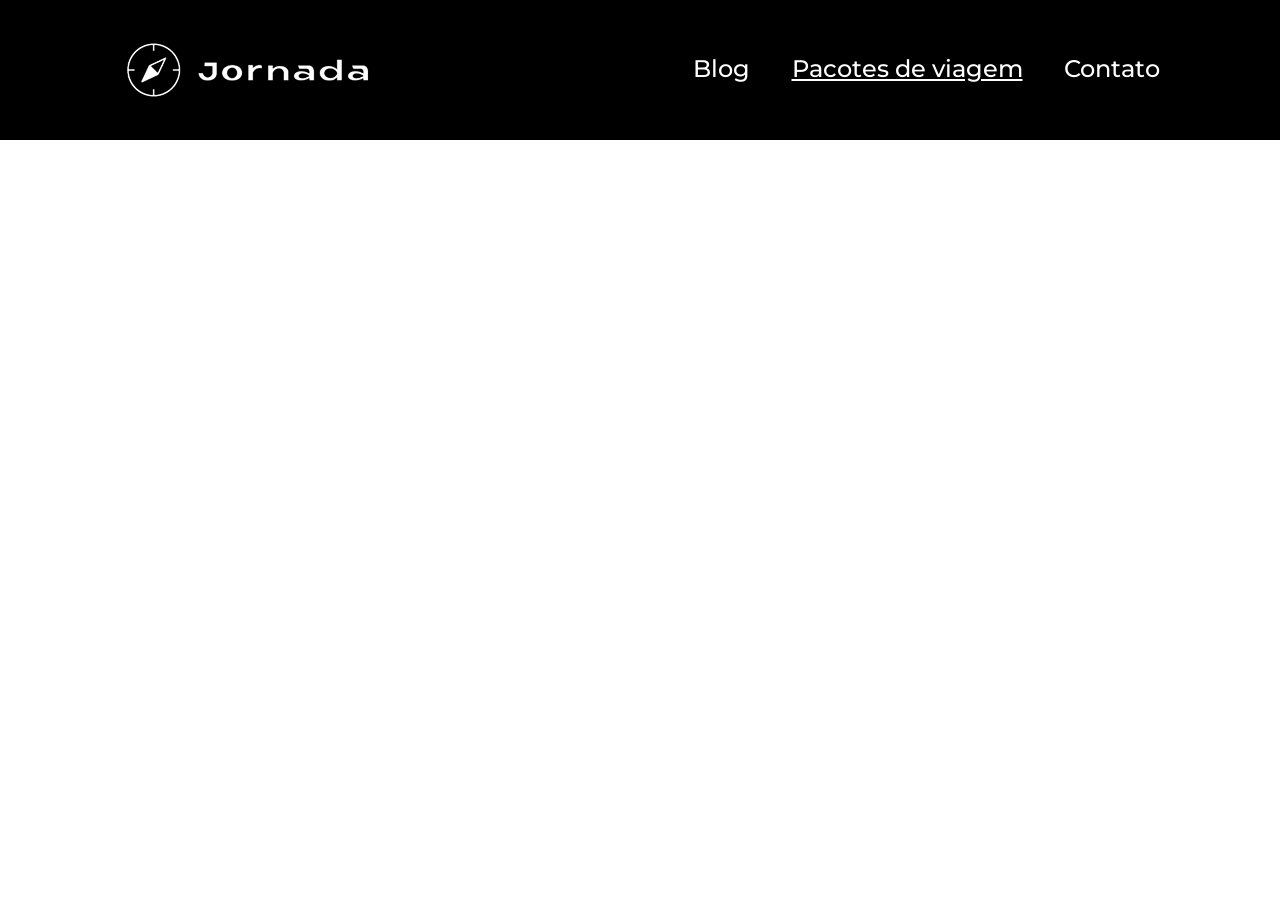
==== pacotes-de-viagens.html @ 49fe41c9 "Adiciona sessão de header ao pacotes de viagens" ====
<!DOCTYPE html>
<html lang="pt-BR">
  <head>
    <meta charset="UTF-8" />
    <meta name="viewport" content="width=device-width, initial-scale=1.0" />
    <meta
      name="description"
      content="Jornada Viagens,uma agência apaixonada por criar viagens inesquecíveis"
    />

    <meta name="og:title" content="Jornada Viagens" />
    <meta
      name="og:description"
      content="Jornada Viagens,uma agência apaixonada por criar viagens inesquecíveis"
    />
    <meta
      name="og:image"
      content="https://danicastilho.github.io/jornada-viagens/img/logo-footer.png"
    />
    <meta name="og:type" content="website" />
    <meta
      name="og:url"
      content="https://danicastilho.github.io/jornada-viagens"
    />

    <link rel="icon" href="favico.svg" type="xml/svg" />
    <link rel="stylesheet" href="./css/style.css" />

    <title>Jornada Viagens</title>
  </head>
  <body>
    <header class="main-header">
      <a class="logo" href="index.html" title="voltar para a página inicial">
        <img
          class="img-mobile"
          src="img/bussola-jornada-branco.png"
          alt="Bussola do logo Jornada Viagens na cor branca"
        />
        <img
          class="img-desktop"
          src="img/bussola-texto-jornada-branco.png"
          alt="Logo Jornada Viagens na cor branca"
        />
      </a>
      <div class="navigation-menu">
        <label for="menu">
          <img src="img/menu.png" alt="menu" />
        </label>
        <input type="checkbox" id="menu" hidden />
        <nav>
          <ul class="list-links">
            <li>
              <a href="blog.html" target="_blank" title="Acessar Blog">Blog</a>
            </li>
            <li>
              <a
                class="active"
                href="pacotes-de-viagens.html"
                target="_blank"
                title="Acessar Pacotes de viagem"
                >Pacotes de viagem</a
              >
            </li>
            <li>
              <a href="contato.html" target="_blank" title="Acessar Contato"
                >Contato</a
              >
            </li>
          </ul>
        </nav>
      </div>
    </header>
    
  </body>
</html>
---- css/style.css ----
@import url(global.css);
@import url(header.css);
@import url(hero.css);
@import url(offers.css);
@import url(categories.css);
@import url(destinations.css);
@import url(payments.css);
@import url(testimonials.css);
@import url(footer.css);
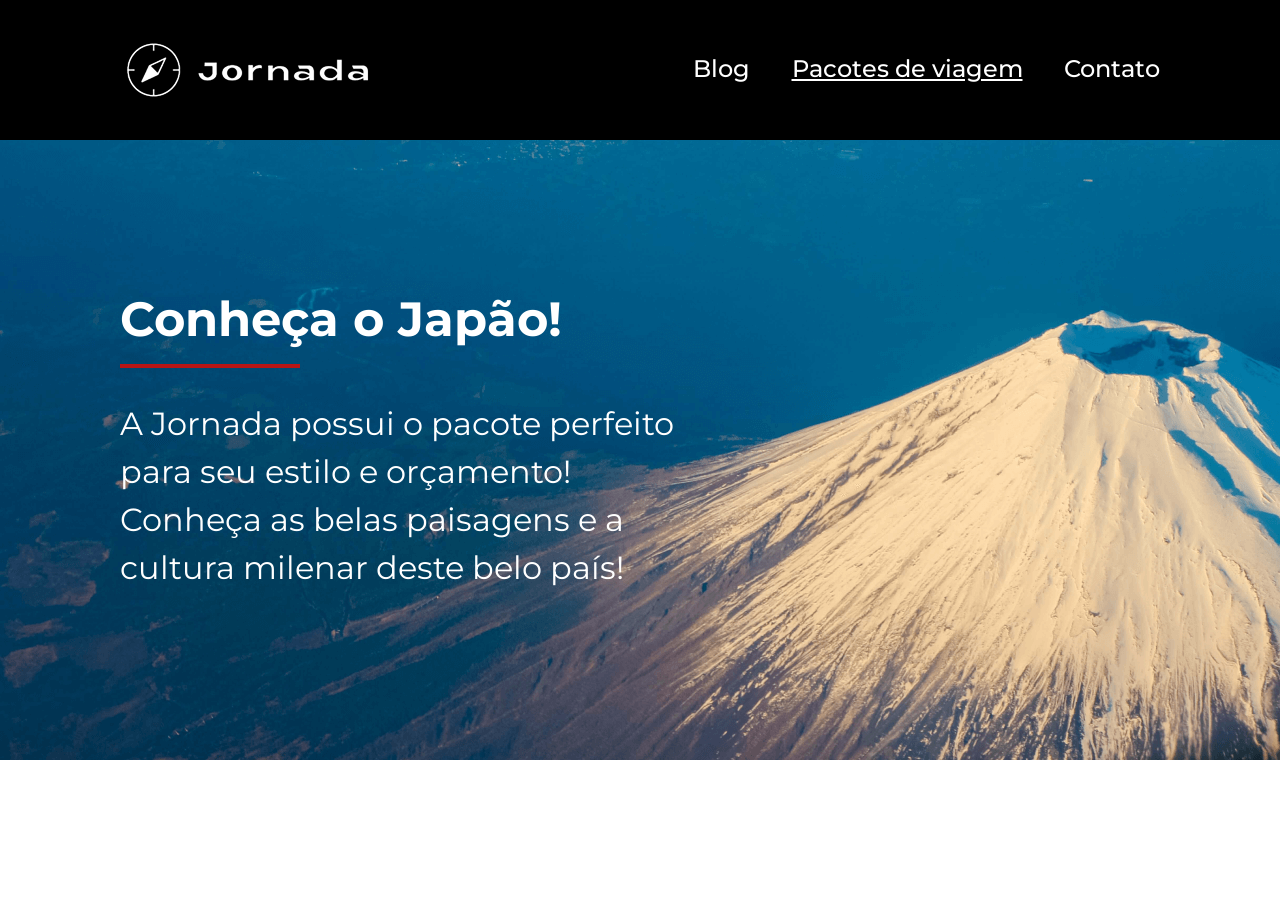
==== commit b91b8b3c: "Adiciona sessão de hero ao pacotes de viagens" ====
--- a/pacotes-de-viagens.html
+++ b/pacotes-de-viagens.html
@@ -70,6 +70,19 @@
         </nav>
       </div>
     </header>
+    <section class="travel-packages hero">
+      <div class="hero-img">
+        <div class="hero-content">
+          <h1>Conheça o Japão!</h1>
+          <hr />
+          <p>
+            A Jornada possui o pacote perfeito para seu estilo e orçamento!
+            Conheça as belas paisagens e a cultura milenar deste belo país!
+          </p>
+        </div>
+      </div>
+    </section>
+
     
   </body>
 </html>
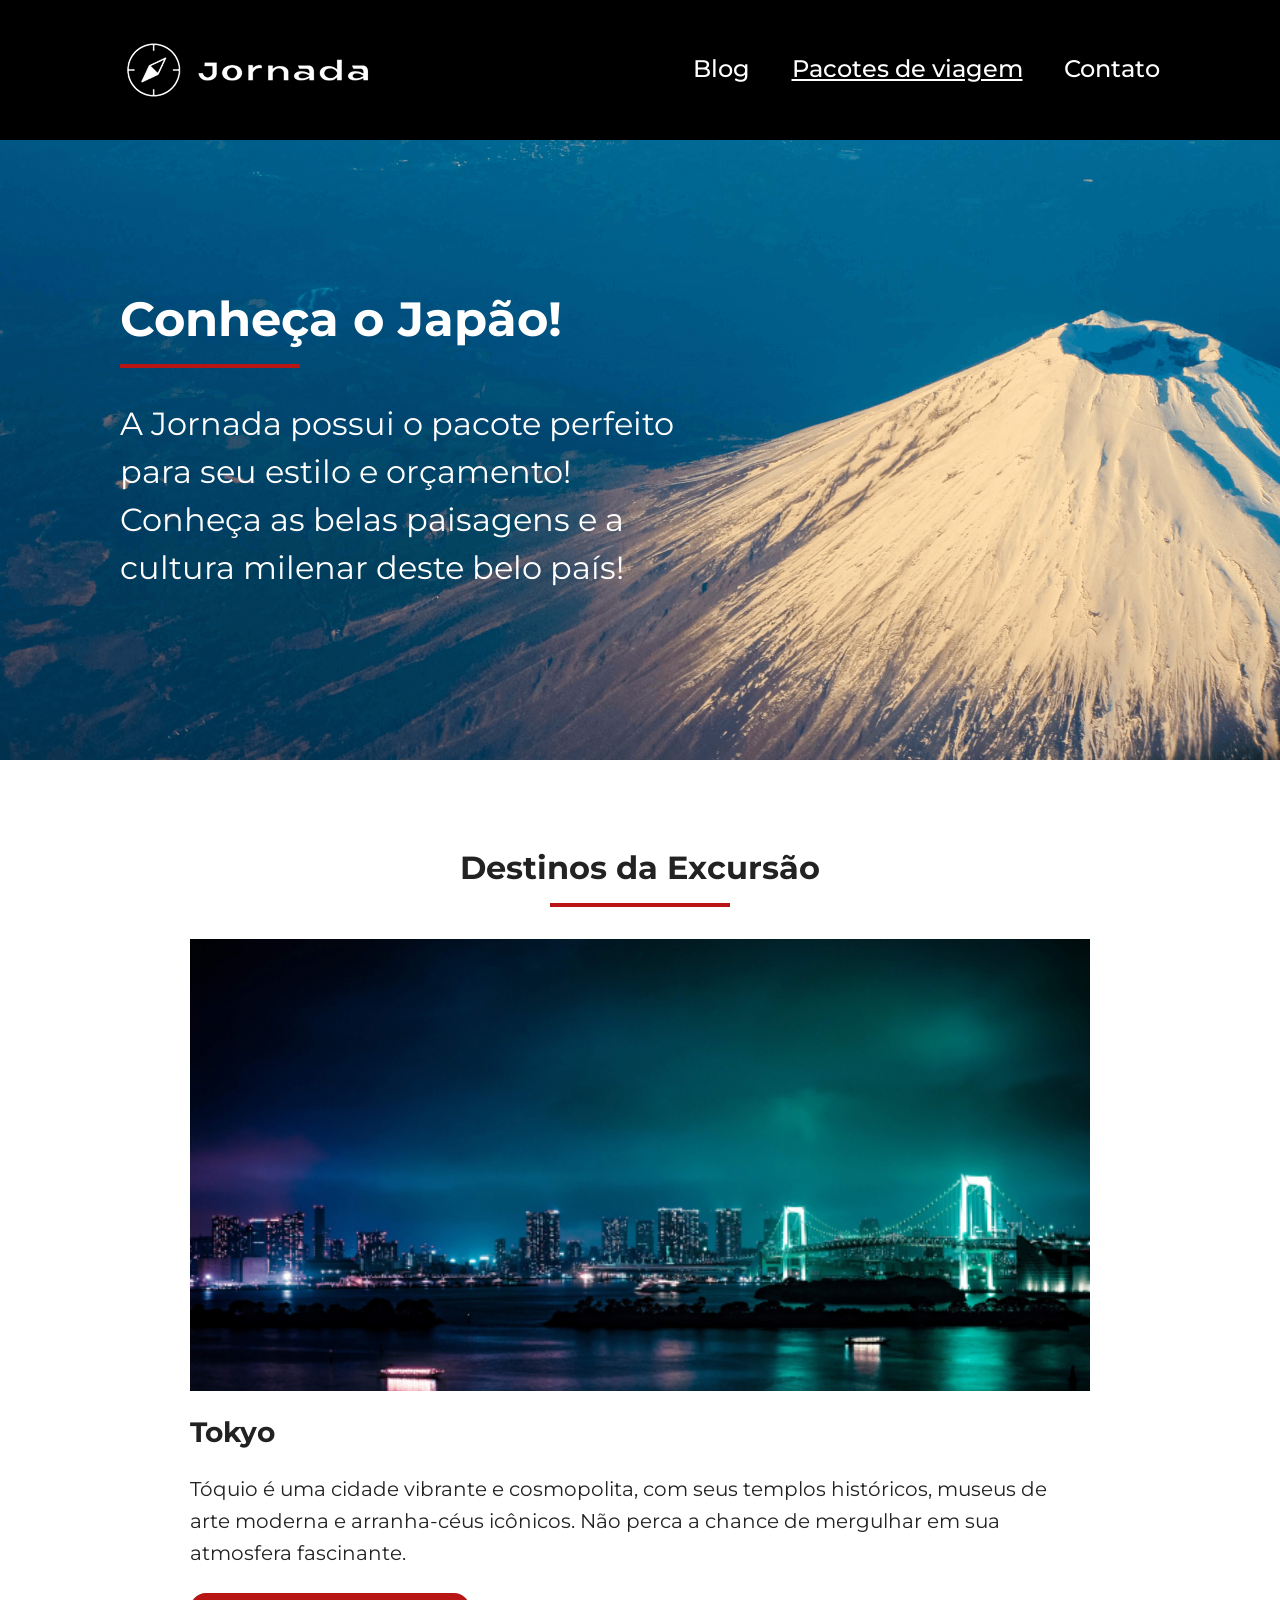
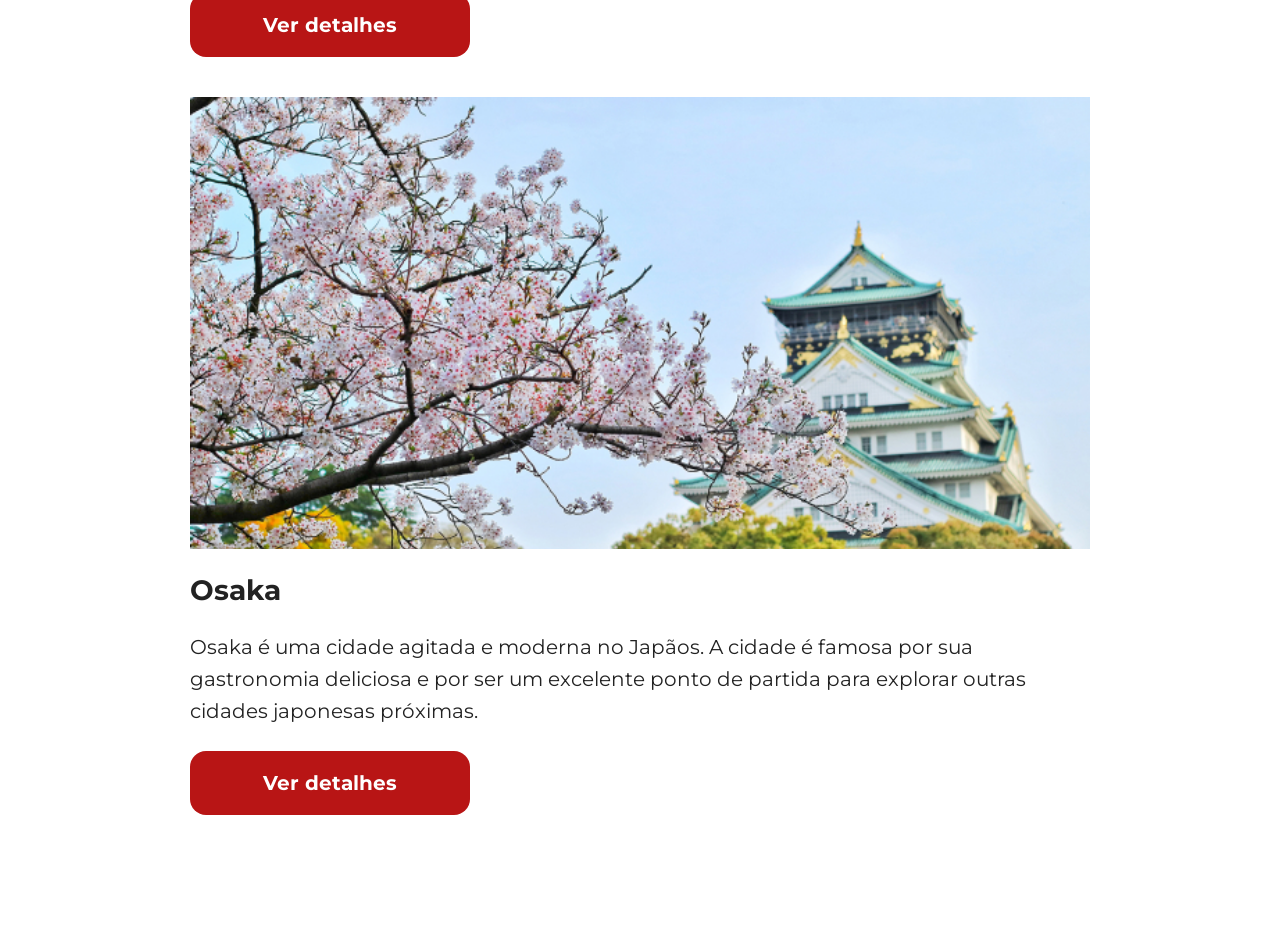
==== commit 11453968: "Adiciona sessao de destinos ao pacotes de viagens" ====
--- a/pacotes-de-viagens.html
+++ b/pacotes-de-viagens.html
@@ -83,6 +83,54 @@
       </div>
     </section>
 
+    <section class="travel-packages destinations">
+      <div class="section-title">
+        <h2>Destinos da Excursão</h2>
+        <hr />
+      </div>
+      <div class="destination-items">
+        <article class="item tokyo">
+          <header>
+            <div class="img-item"></div>
+            <h3 class="content-title">Tokyo</h3>
+          </header>
+          <p class="content-text">
+            Tóquio é uma cidade vibrante e cosmopolita, com seus templos
+            históricos, museus de arte moderna e arranha-céus icônicos. Não
+            perca a chance de mergulhar em sua atmosfera fascinante.
+          </p>
+          <footer>
+            <a
+              href="#"
+              class="button"
+              target="_blank"
+              title="Veja mais detalhes do destino Tokyo"
+              >Ver detalhes</a
+            >
+          </footer>
+        </article>
+        <article class="item osaka">
+          <header>
+            <div class="img-item"></div>
+            <h3 class="content-title">Osaka</h3>
+          </header>
+          <p class="content-text">
+            Osaka é uma cidade agitada e moderna no Japãos. A cidade é famosa
+            por sua gastronomia deliciosa e por ser um excelente ponto de
+            partida para explorar outras cidades japonesas próximas.
+          </p>
+          <footer>
+            <a
+              href="#"
+              class="button"
+              target="_blank"
+              title="Veja mais detalhes do destino Osaka"
+              >Ver detalhes</a
+            >
+          </footer>
+        </article>
+      </div>
+    </section>
     
   </body>
 </html>
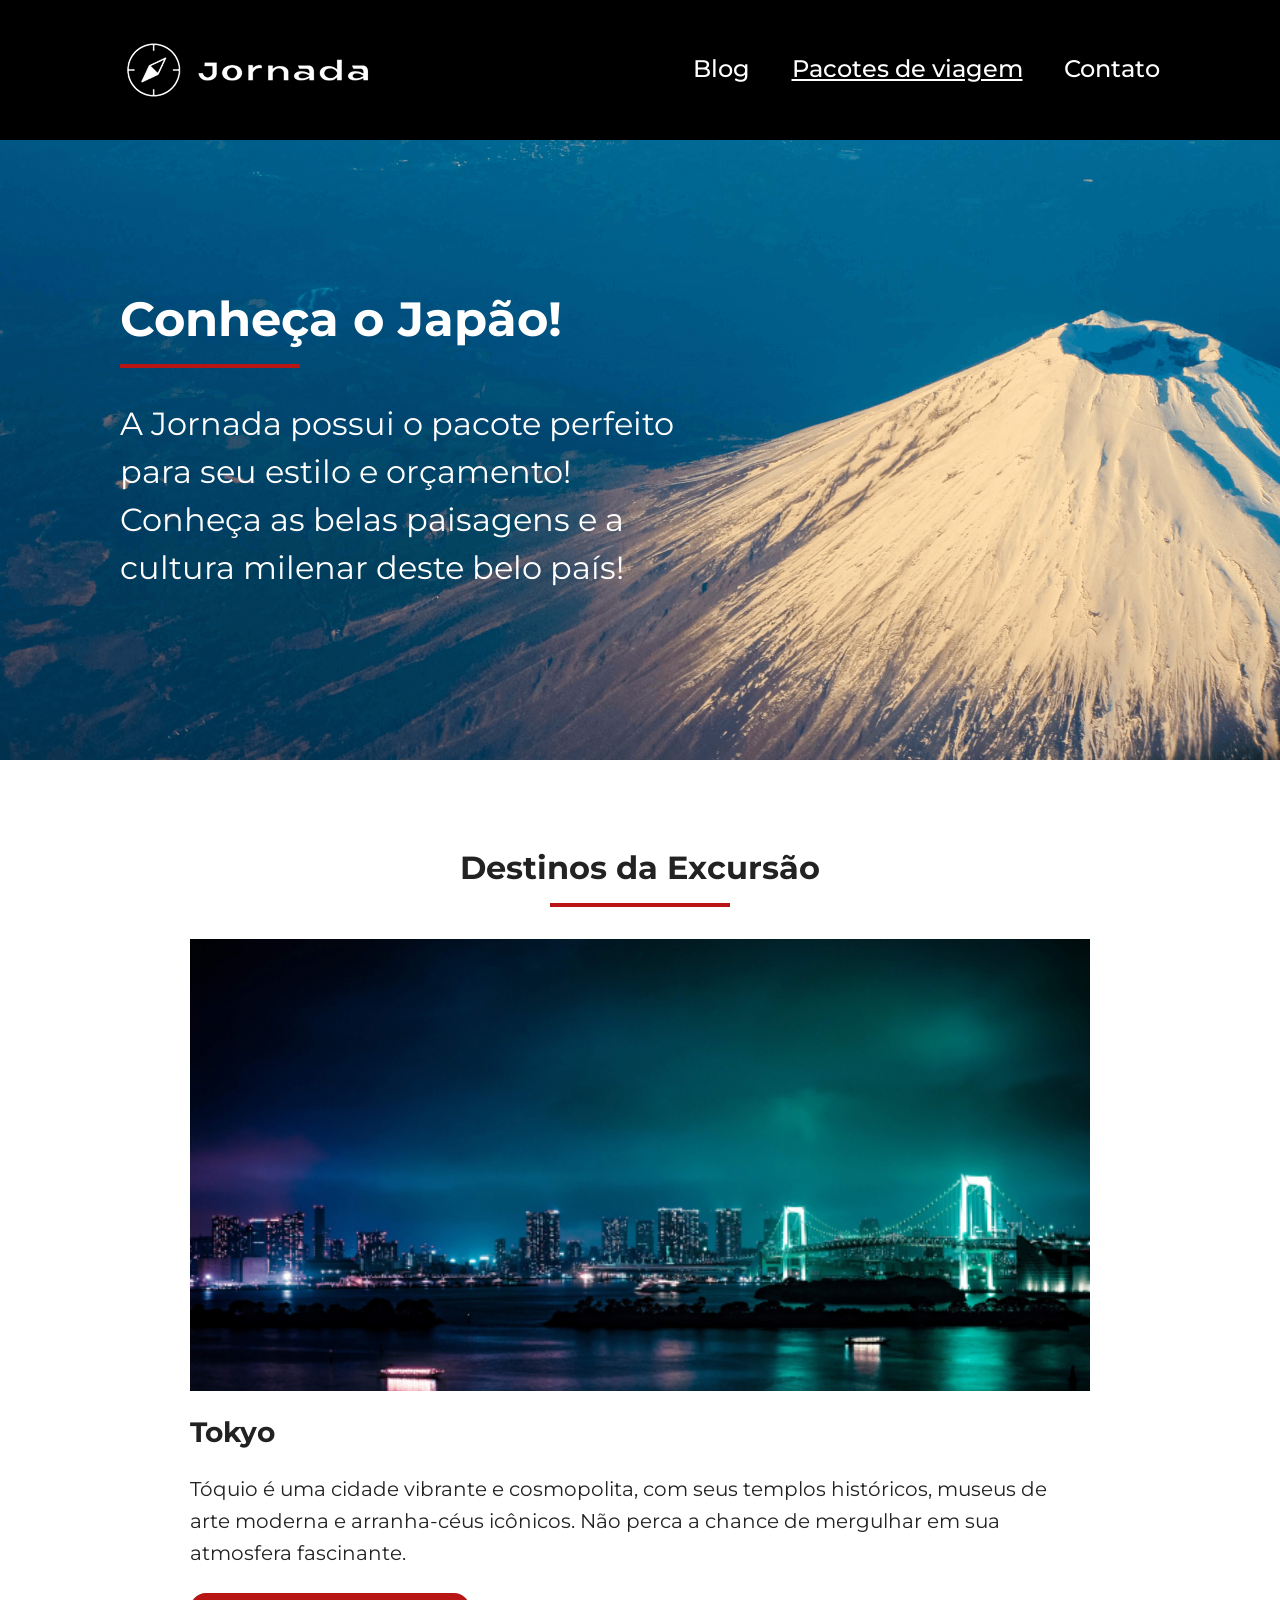
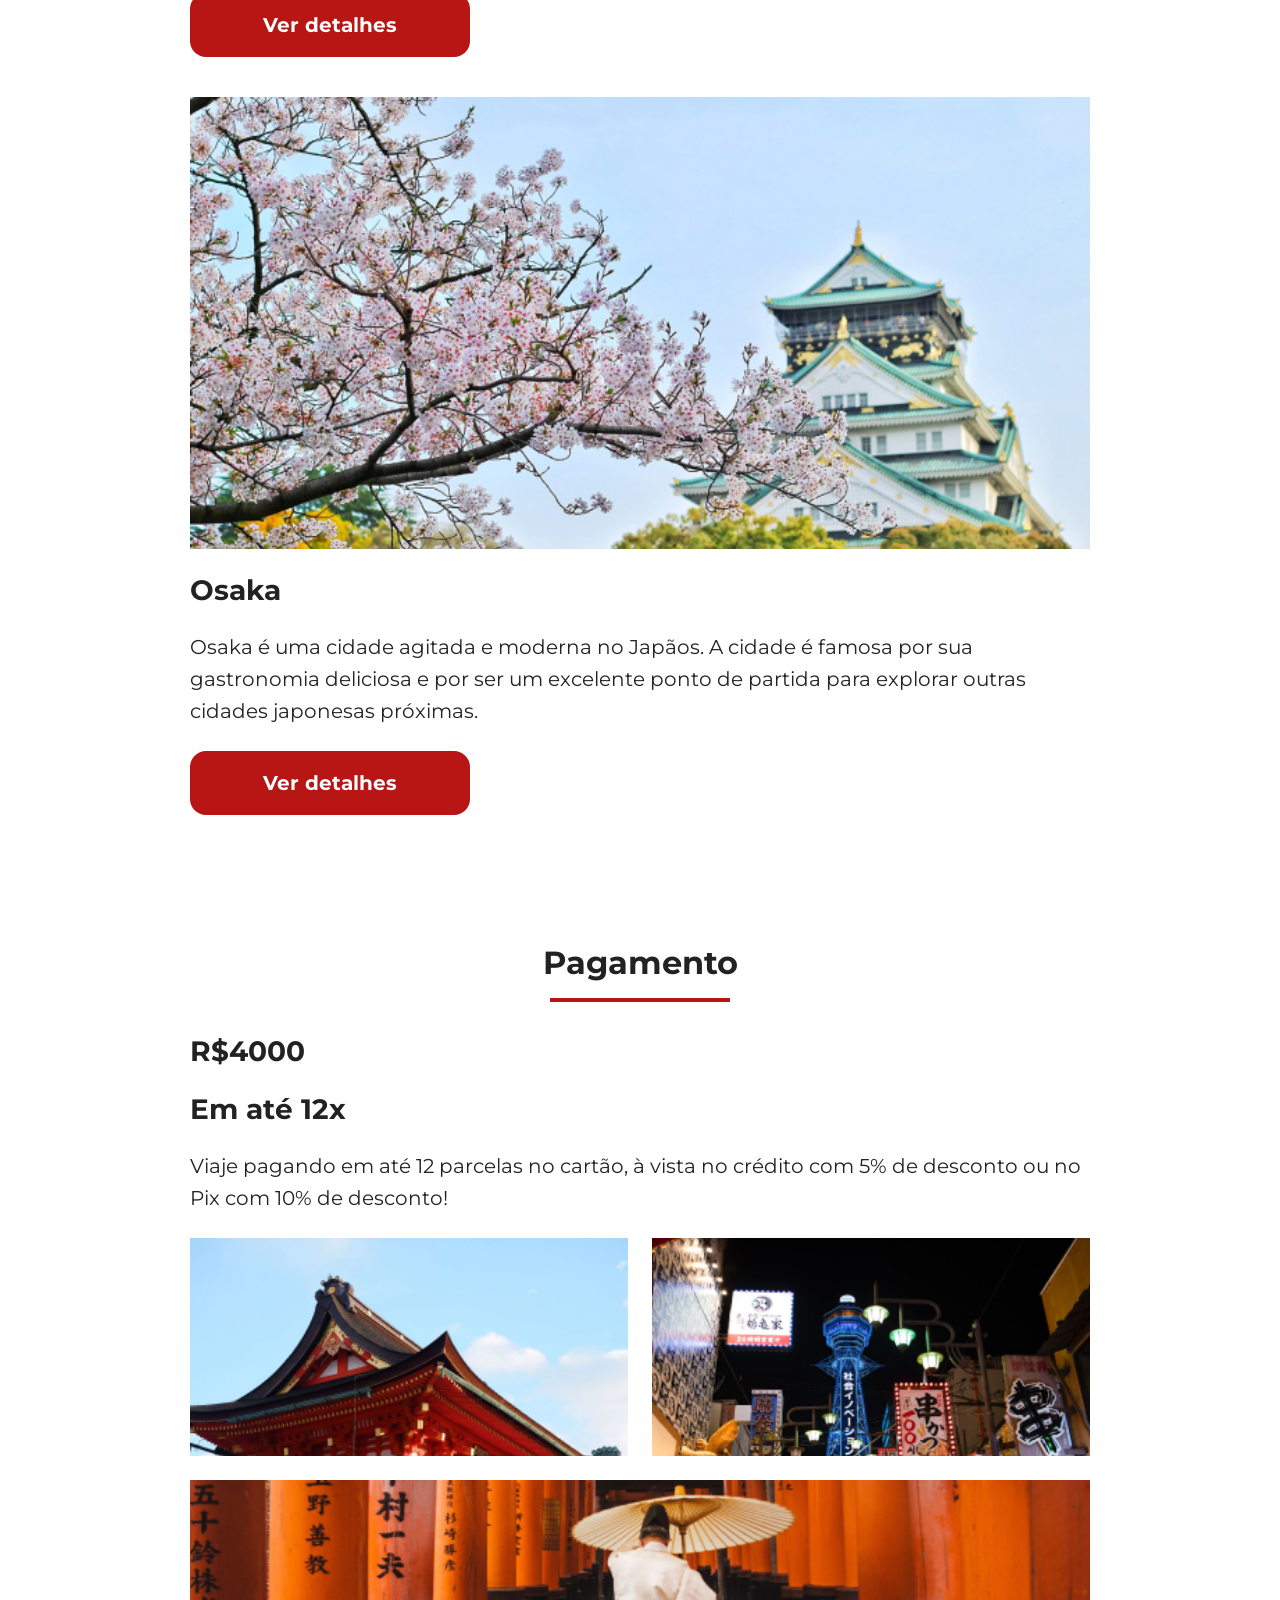
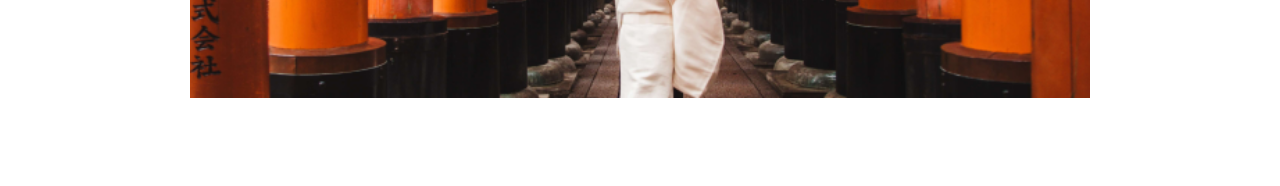
==== commit 04fa723f: "Adiciona sessão de pagamentos ao pacote de viagens" ====
--- a/pacotes-de-viagens.html
+++ b/pacotes-de-viagens.html
@@ -131,6 +131,28 @@
         </article>
       </div>
     </section>
+    <section class="travel-packages payments">
+      <div class="section-title">
+        <h2>Pagamento</h2>
+        <hr />
+      </div>
+      <div class="content-container">
+        <div class="text-content">
+          <h3 class="content-title">R$4000</h3>
+          <h3 class="content-title">Em até 12x</h3>
+
+          <p class="content-text">
+            Viaje pagando em até 12 parcelas no cartão, à vista no crédito com
+            5% de desconto ou no Pix com 10% de desconto!
+          </p>
+        </div>
+        <div class="image-gallery">
+          <div class="image first"></div>
+          <div class="image second"></div>
+          <div class="image thirdy colspan-2"></div>
+        </div>
+      </div>
+    </section>
     
   </body>
 </html>
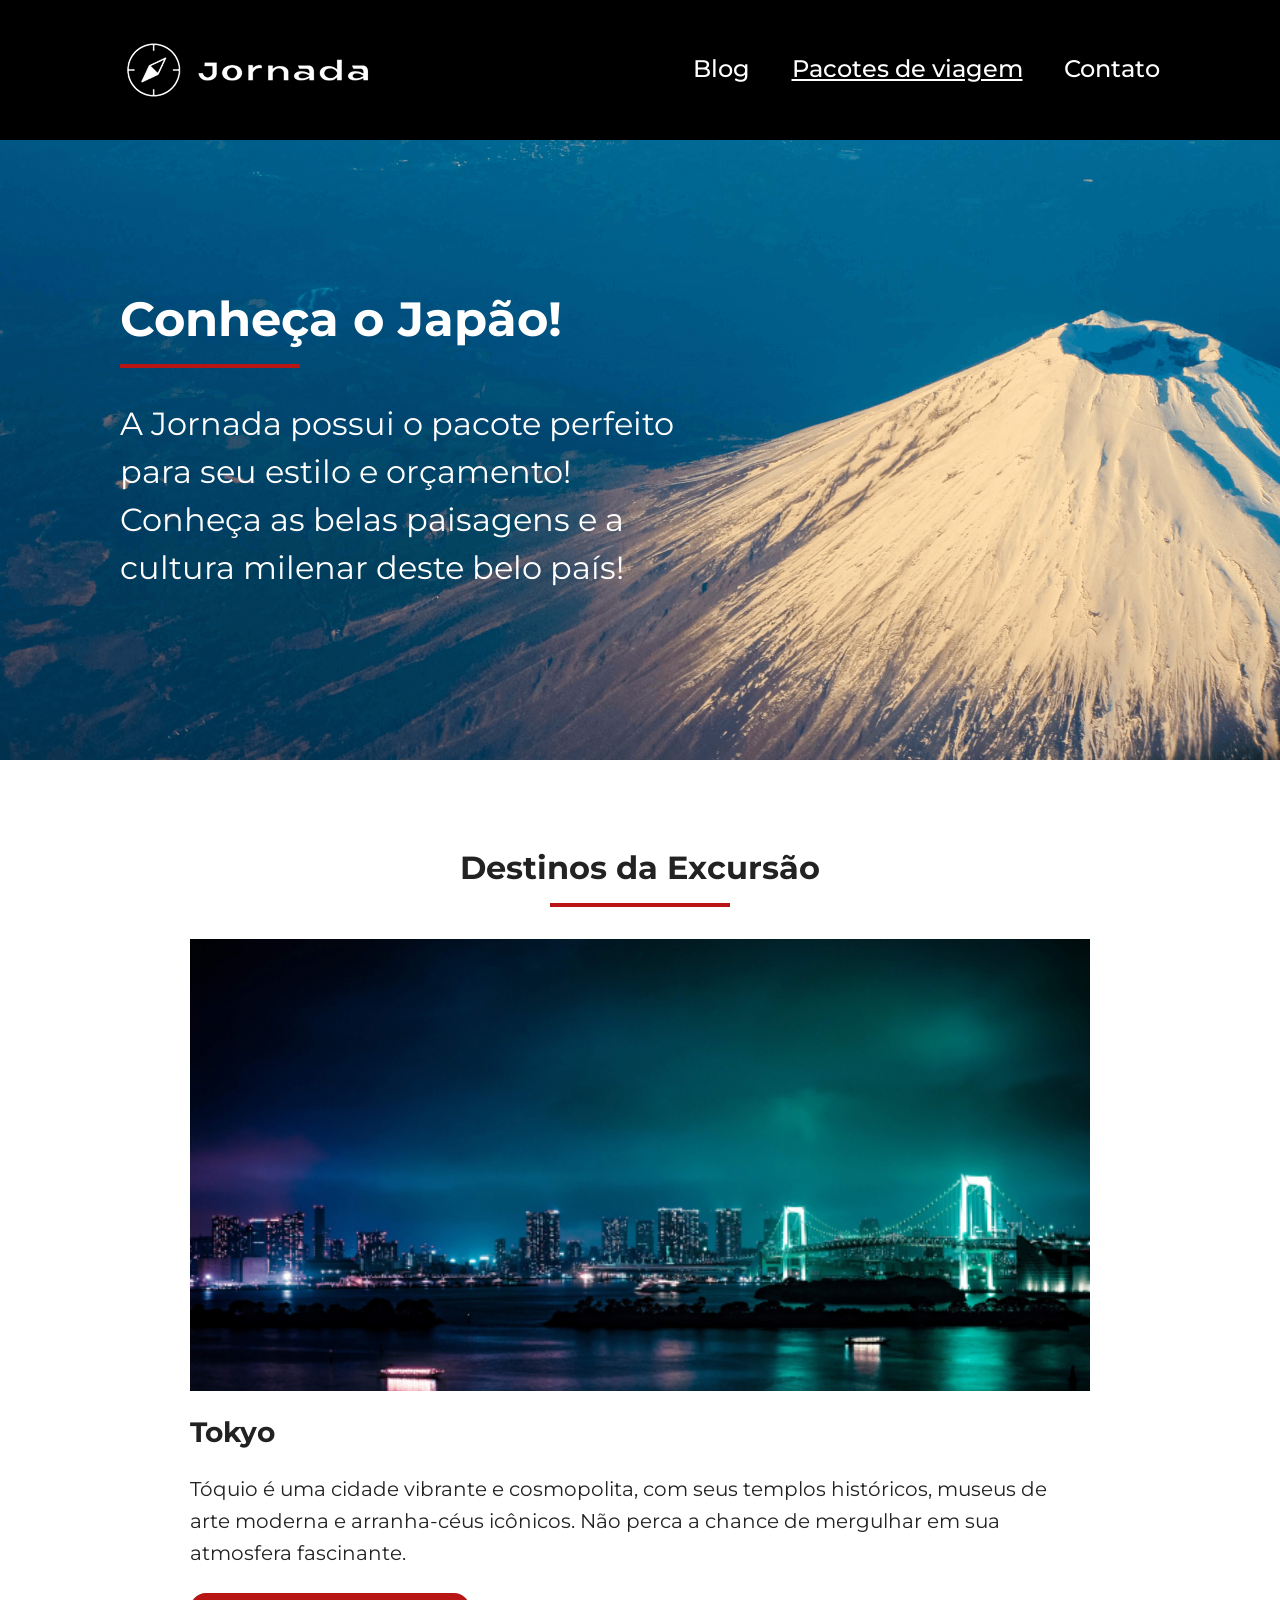
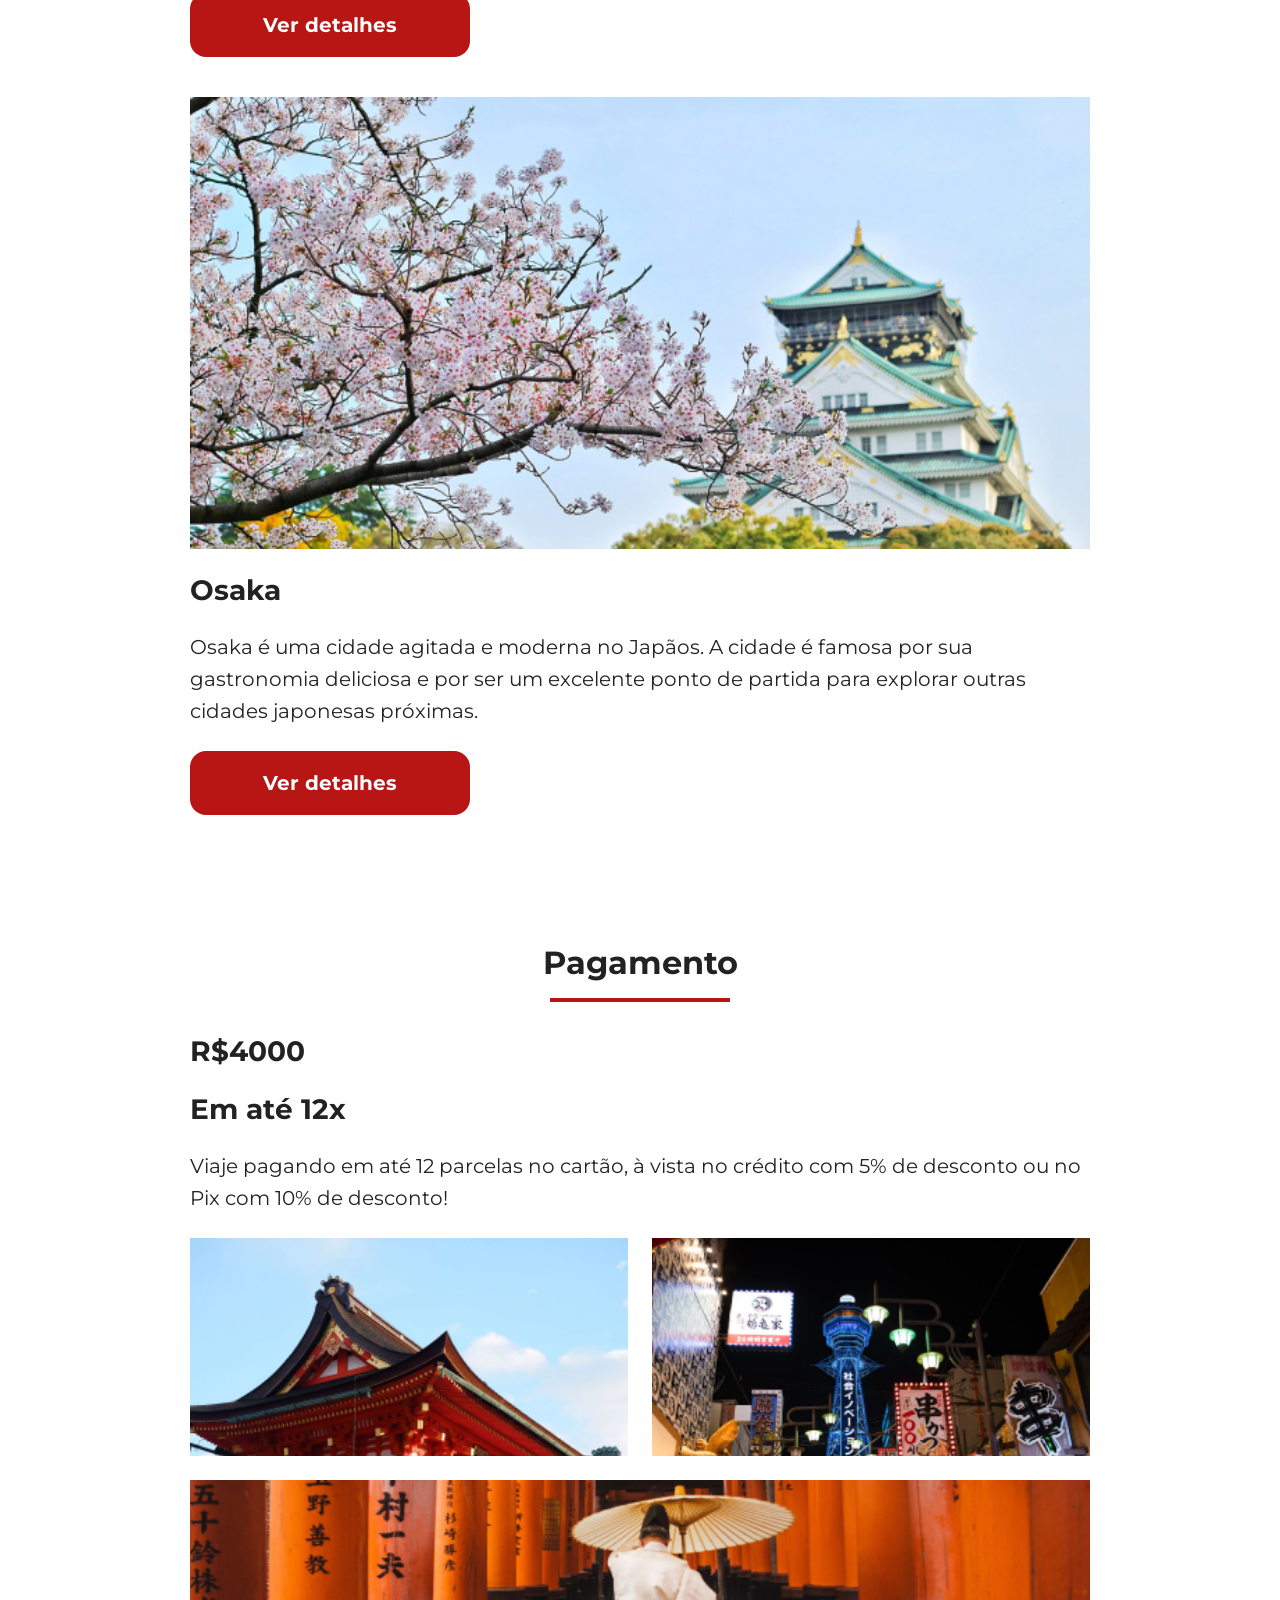
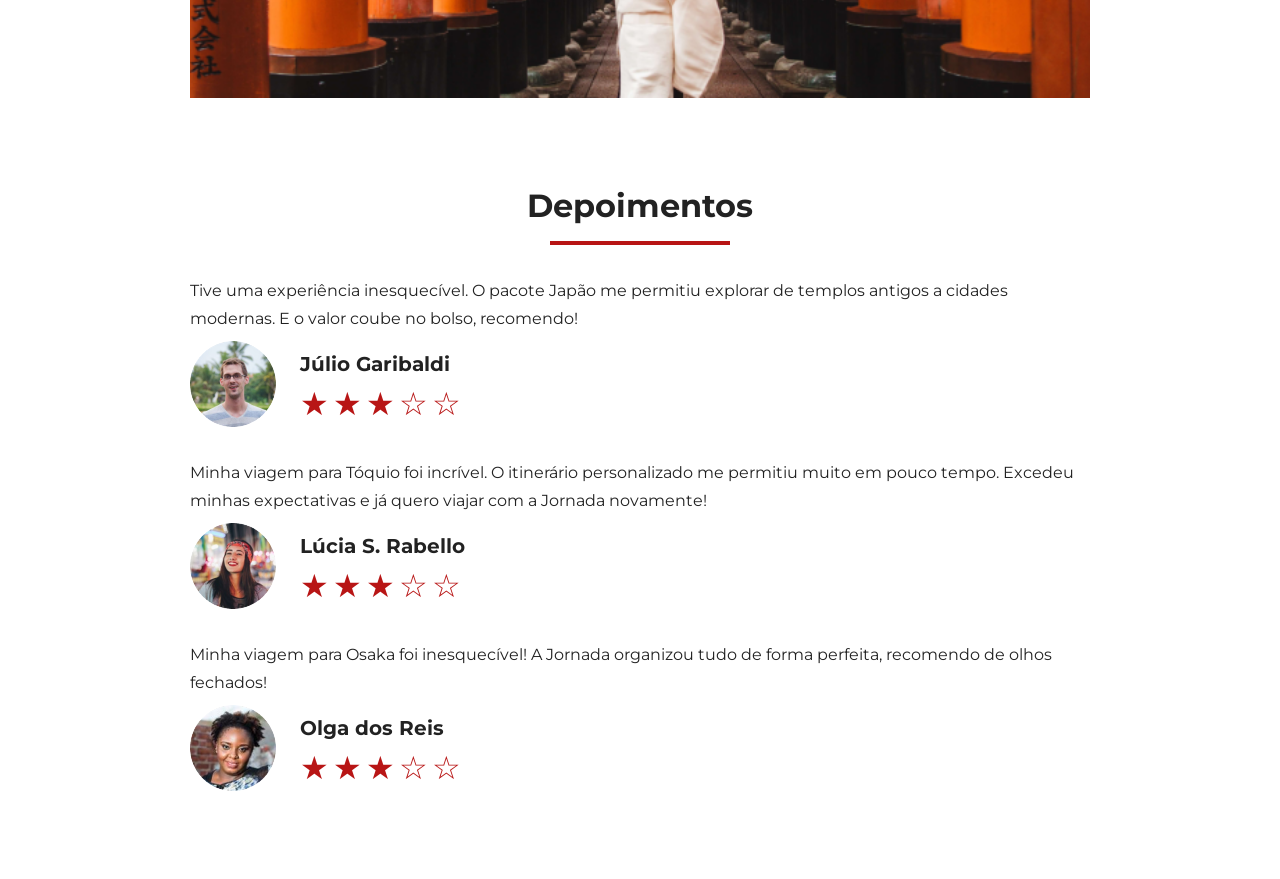
==== commit a25d1b7e: "Adiciona sessão de testemunhas ao pacote de viagens" ====
--- a/pacotes-de-viagens.html
+++ b/pacotes-de-viagens.html
@@ -153,6 +153,88 @@
         </div>
       </div>
     </section>
+    <section class="testimonials">
+      <div class="section-title">
+        <h2>Depoimentos</h2>
+        <hr />
+      </div>
+      <div class="testimonial-container">
+        <article>
+          <header>
+            <p>
+              Tive uma experiência inesquecível. O pacote Japão me permitiu
+              explorar de templos antigos a cidades modernas. E o valor coube no
+              bolso, recomendo!
+            </p>
+          </header>
+          <footer>
+            <img
+              src="img/travel-packages/avatar-julio.png"
+              alt="imagem de perfil do cliente Júlio Garibaldi"
+            />
+            <div class="profile-content">
+              <h3>Júlio Garibaldi</h3>
+              <div class="rating">
+                <span class="star">★</span>
+                <span class="star">★</span>
+                <span class="star">★</span>
+                <span class="star">☆</span>
+                <span class="star">☆</span>
+              </div>
+            </div>
+          </footer>
+        </article>
+        <article>
+          <header>
+            <p>
+              Minha viagem para Tóquio foi incrível. O itinerário personalizado
+              me permitiu muito em pouco tempo. Excedeu minhas expectativas e já
+              quero viajar com a Jornada novamente!
+            </p>
+          </header>
+          <footer>
+            <img
+              src="img/travel-packages/avatar-lucia.png"
+              alt="imagem de perfil da cliente Lúcia S. Rabello"
+            />
+            <div class="profile-content">
+              <h3>Lúcia S. Rabello</h3>
+              <div class="rating">
+                <span class="star">★</span>
+                <span class="star">★</span>
+                <span class="star">★</span>
+                <span class="star">☆</span>
+                <span class="star">☆</span>
+              </div>
+            </div>
+          </footer>
+        </article>
+        <article>
+          <header>
+            <p>
+              Minha viagem para Osaka foi inesquecível! A Jornada organizou tudo
+              de forma perfeita, recomendo de olhos fechados!
+            </p>
+          </header>
+          <footer>
+            <img
+              src="img/travel-packages/avatar-olga.png"
+              alt="imagem de perfil da cliente Olga dos Reis"
+            />
+            <div class="profile-content">
+              <h3>Olga dos Reis</h3>
+              <div class="rating">
+                <span class="star">★</span>
+                <span class="star">★</span>
+                <span class="star">★</span>
+                <span class="star">☆</span>
+                <span class="star">☆</span>
+              </div>
+            </div>
+          </footer>
+        </article>
+      </div>
+    </section>
     
   </body>
 </html>
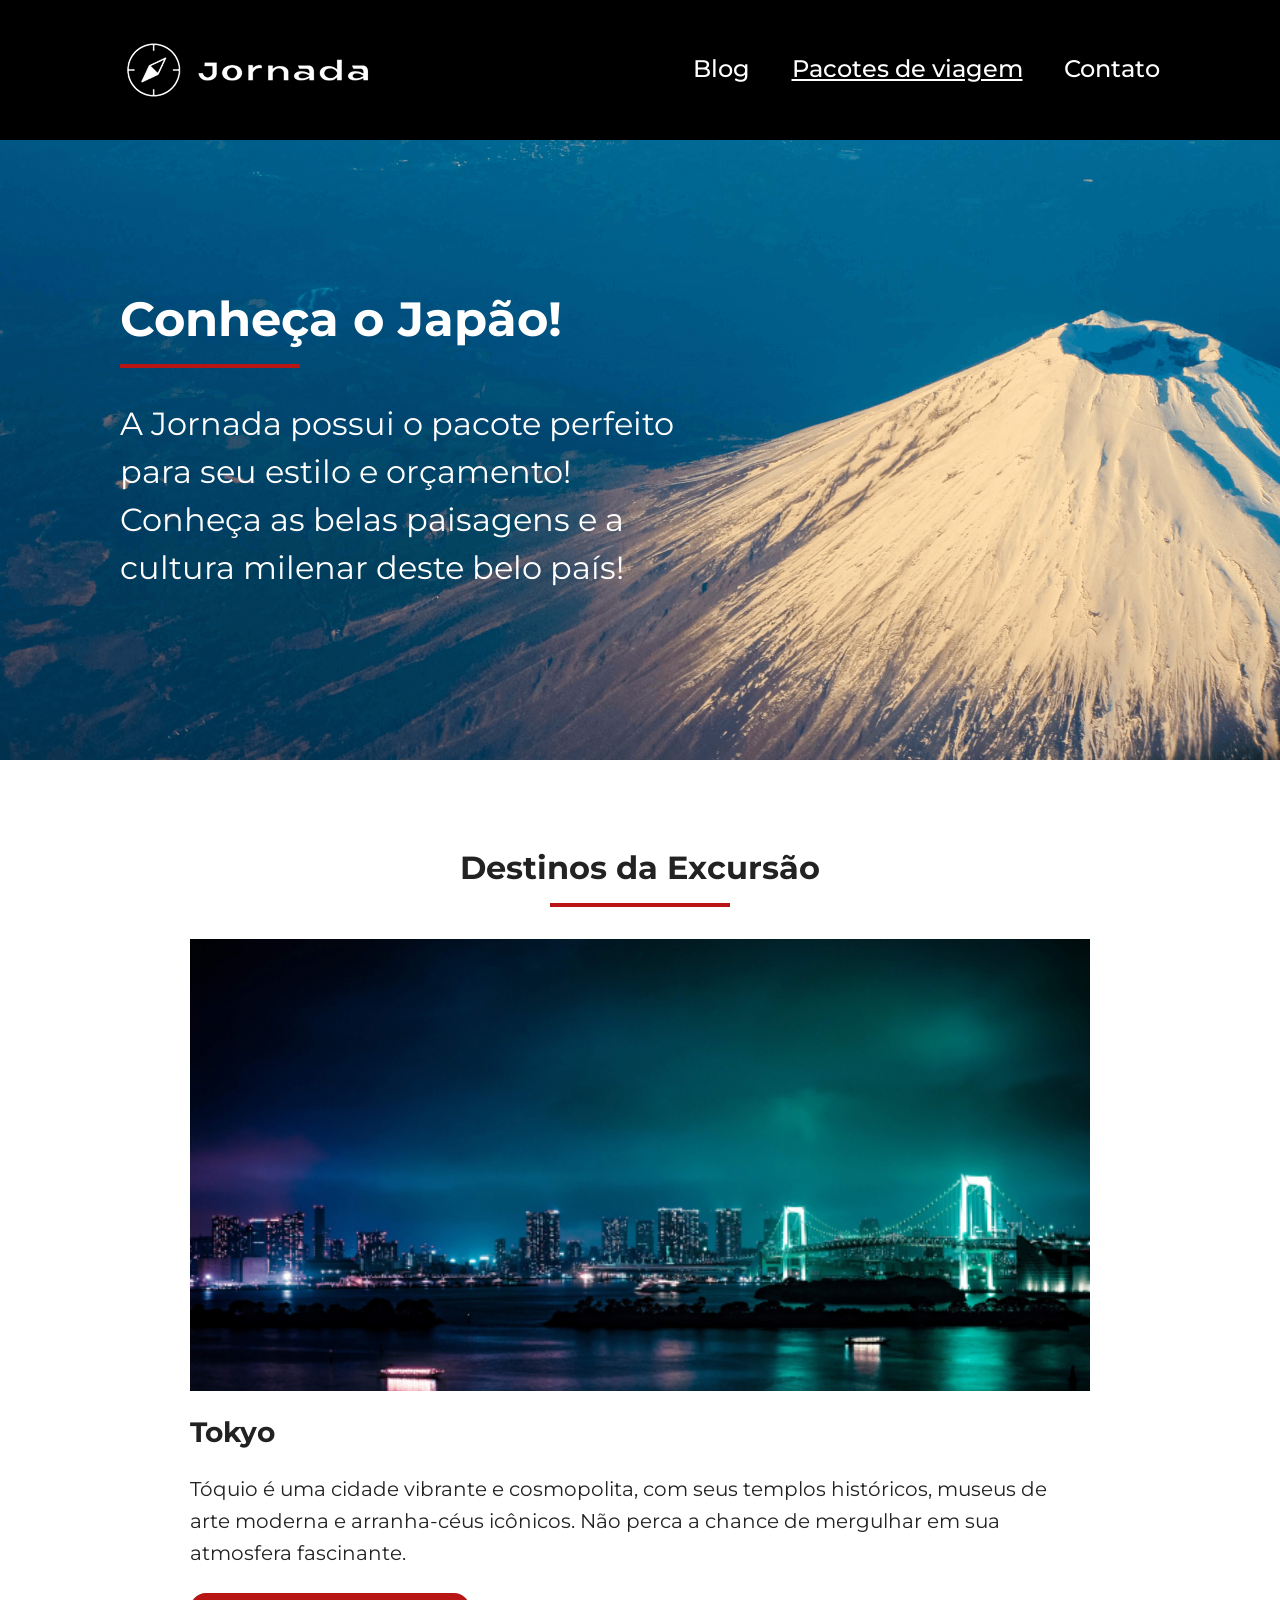
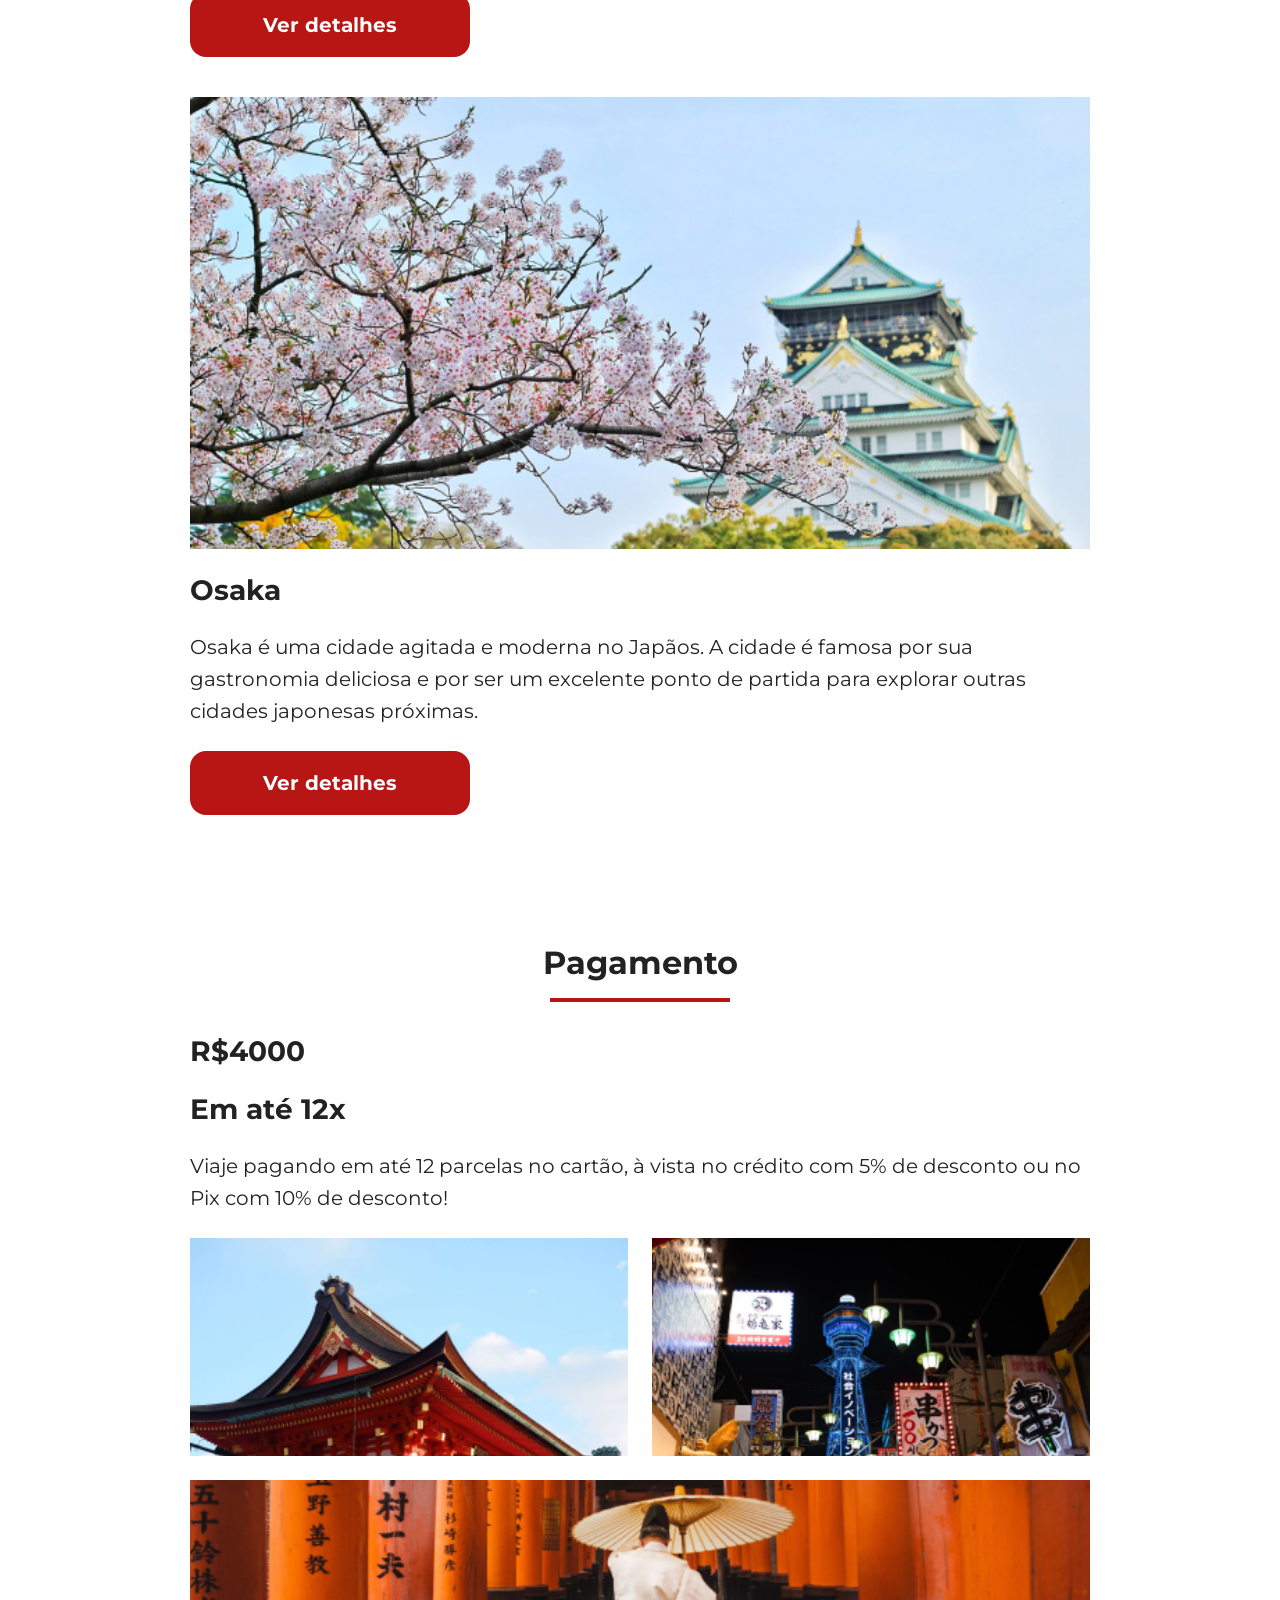
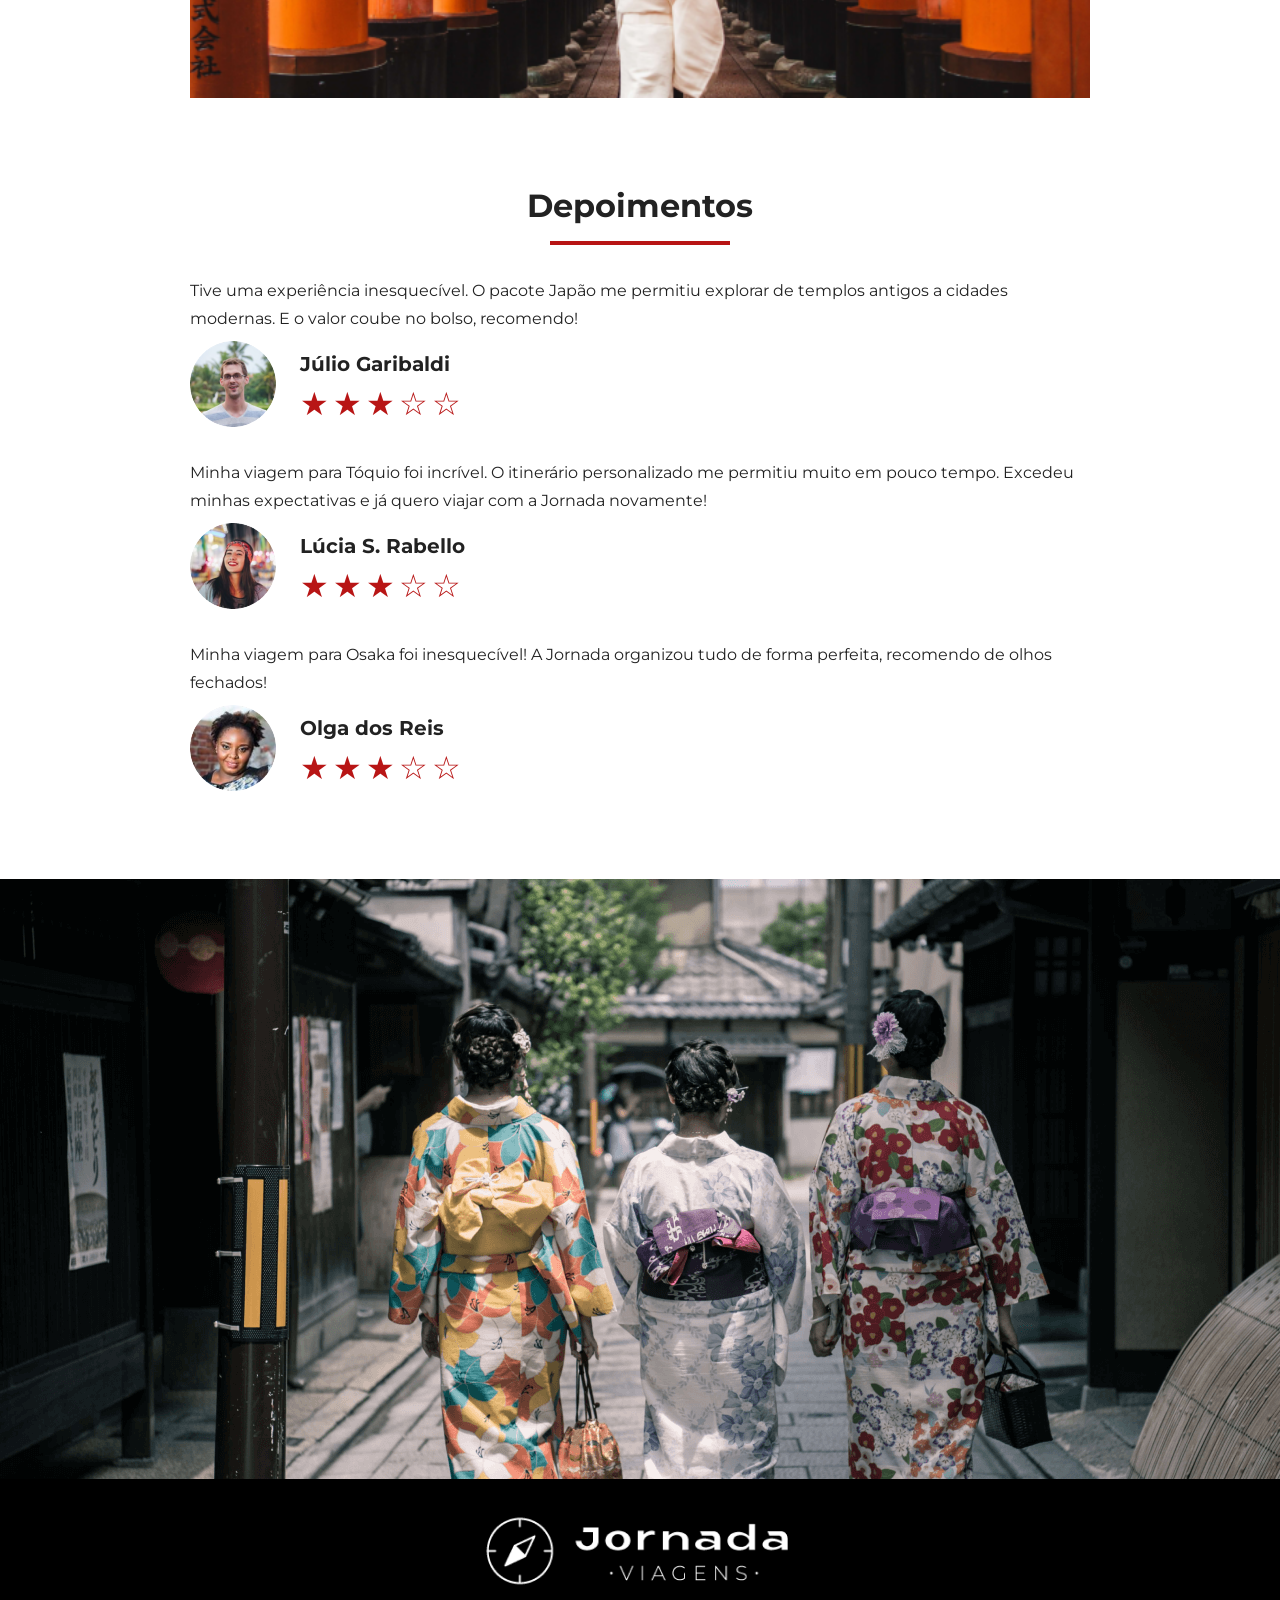
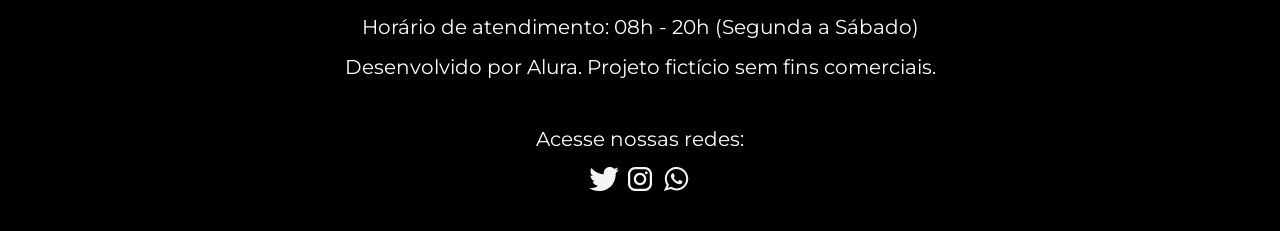
==== commit b2c919fe: "Adiciona sessão de footer ao pacote de viagens" ====
--- a/pacotes-de-viagens.html
+++ b/pacotes-de-viagens.html
@@ -235,6 +235,39 @@
         </article>
       </div>
     </section>
-    
+    <section class="travel-packages bottom-hero">
+      <div class="hero-img"></div>
+    </section>
+    <footer class="main-footer">
+      <div class="footer-content">
+        <img src="img/logo-footer.png" alt="logo completo Jornada Viagens" />
+        <p>Horário de atendimento: 08h - 20h (Segunda a Sábado)</p>
+        <p>Desenvolvido por Alura. Projeto fictício sem fins comerciais.</p>
+      </div>
+      <div class="footer-social">
+        <p>Acesse nossas redes:</p>
+
+        <a href="#" target="_blank" title="Acesse o Twitter do Jornada Viagens"
+          ><img
+            src="img/icone-twitter.svg"
+            alt="icone do Twitter na cor branca"
+        /></a>
+
+        <a
+          href="#"
+          target="_blank"
+          title="Acesse o Instagram do Jornada Viagens"
+          ><img
+            src="img/icone-instagram.svg"
+            alt="icone do Instagram na cor branca"
+        /></a>
+
+        <a href="#" target="_blank" title="Entre em contato através do whatsapp"
+          ><img
+            src="img/icone-whatsapp.svg"
+            alt="icone do whatsapp na cor branca"
+        /></a>
+      </div>
+    </footer>
   </body>
 </html>
